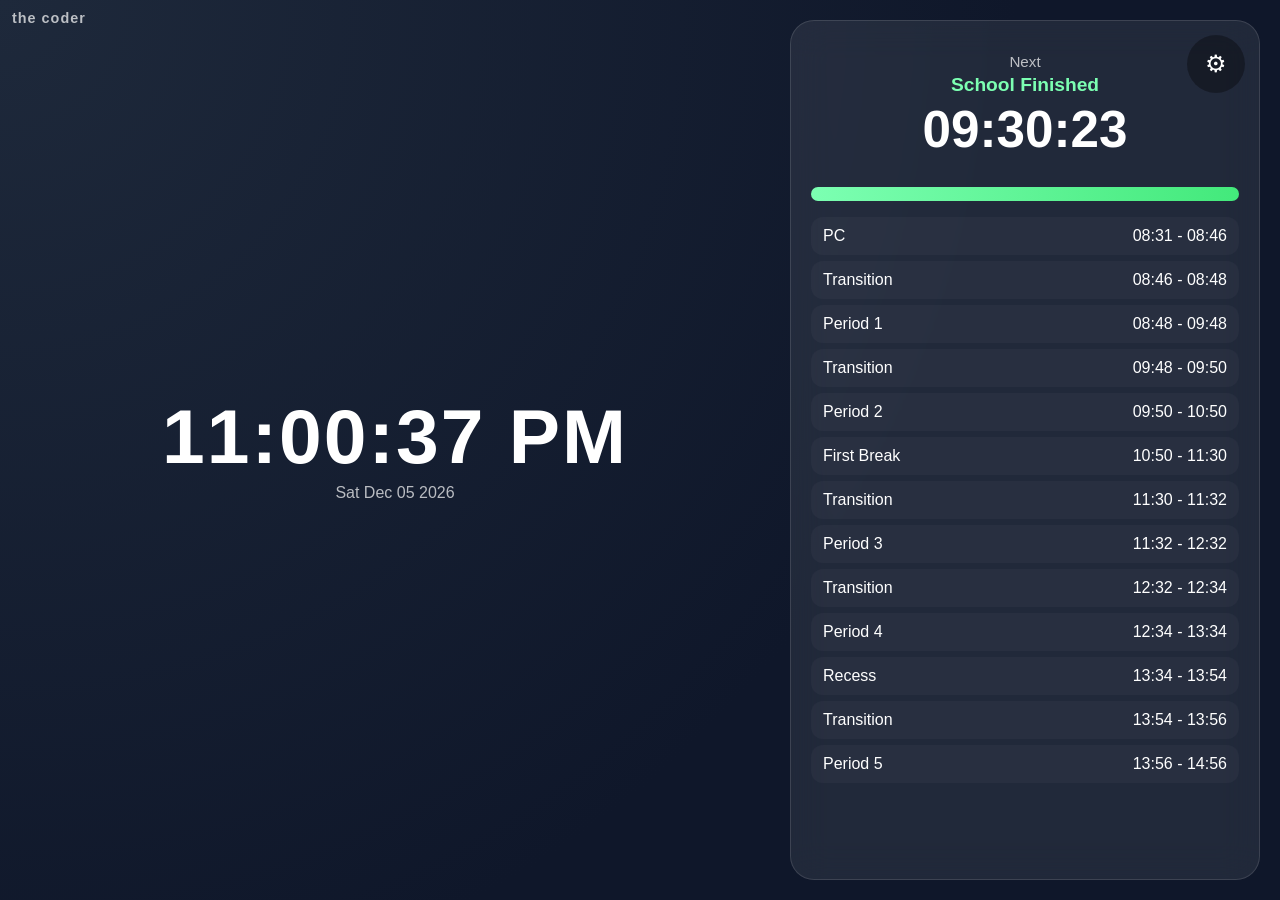
==== index.html @ 4022f893 "Add files via upload" ====
<!doctype html>
<html lang="en">
<head>
<meta charset="UTF-8">
<meta name="viewport" content="width=device-width,initial-scale=1">
<title>School Clock</title>

<link rel="stylesheet" href="themes.css">

<style>

*{
margin:0;
padding:0;
box-sizing:border-box
}

:root{
--accent:#7cffb2;
--bg1:#1e293b;
--bg2:#0f172a;
--panel:#ffffff14;
--border:#ffffff1f;
--text:#fff;
--item:#ffffff08;
--menu:#0f172af5
}

body{
font-family:Arial,sans-serif;
background:
radial-gradient(circle at top left,var(--bg1),var(--bg2) 65%);
color:var(--text);
overflow:hidden;
height:100vh
}

#app{
width:100%;
height:100%;
display:flex;
gap:20px;
padding:20px
}

#clockWrap{
flex:1;
display:flex;
align-items:center;
justify-content:center;
position:relative;
overflow:hidden;
min-width:0
}

#matrixCanvas{
position:absolute;
inset:0;
width:100%;
height:100%;
pointer-events:none;
opacity:0;
z-index:0
}

.theme-hacker #matrixCanvas{
opacity:.18
}

#centerClock{
display:flex;
flex-direction:column;
align-items:center;
justify-content:center;
z-index:2;
max-width:100%
}

#clock{
font-size:clamp(2.5rem,6vw,7rem);
font-weight:900;
letter-spacing:2px;
line-height:1;
white-space:nowrap;
text-align:center
}

#date{
margin-top:10px;
opacity:.7;
font-size:1rem;
text-align:center
}

#side{
width:min(470px,40vw);
height:100%;
background:var(--panel);
border:1px solid var(--border);
border-radius:24px;
backdrop-filter:blur(18px);
padding:20px;
display:flex;
flex-direction:column;
overflow:hidden;
position:relative
}

#menuBtn{
position:absolute;
top:14px;
right:14px;
width:58px;
height:58px;
font-size:1.5rem;
border:none;
border-radius:50%;
background:#0005;
color:#fff;
cursor:pointer;
z-index:5000
}

#menu{
position:absolute;
top:82px;
right:14px;
width:290px;
display:none;
flex-direction:column;
gap:8px;
padding:12px;
border-radius:18px;
background:var(--menu);
border:1px solid var(--border);
z-index:6000;
max-height:80vh;
overflow:auto
}

#menu.show{
display:flex
}

.menuButton{
border:none;
padding:14px;
border-radius:12px;
background:var(--item);
color:var(--text);
cursor:pointer;
font-weight:700;
text-align:left;
font-size:1rem
}

#appearancePanel{
display:none;
flex-direction:column;
gap:8px;
padding-top:8px;
border-top:1px solid var(--border)
}

#appearancePanel.showAppear{
display:flex
}

#infoArea{
display:flex;
flex-direction:column;
align-items:center;
justify-content:center;
gap:4px;
min-height:130px
}

#title{
opacity:.7;
font-size:.95rem
}

#next{
font-size:1.2rem;
font-weight:900;
color:var(--accent);
text-align:center
}

#countdown{
font-size:clamp(1.5rem,4vw,4rem);
font-weight:900;
text-align:center
}

#progressWrap{
height:14px;
border-radius:999px;
overflow:hidden;
background:var(--item);
margin:16px 0;
flex-shrink:0
}

#progressBar{
height:100%;
width:0%;
background:
linear-gradient(
90deg,
#7cffb2,
#43e97b
);
transition:.4s
}

#list{
flex:1;
overflow-y:auto;
display:flex;
flex-direction:column;
gap:6px
}

.item{
display:flex;
justify-content:space-between;
padding:10px 12px;
border-radius:12px;
background:var(--item)
}

.active{
background:#7cffb224;
color:var(--accent);
font-weight:800
}

@media(max-width:1100px){

body{
overflow:auto
}

#app{
flex-direction:column;
padding:10px;
gap:10px;
height:auto;
min-height:100vh
}

#side{
width:100%
}

#clock{
font-size:clamp(2rem,9vw,4rem)
}

#countdown{
font-size:clamp(1.4rem,8vw,3rem)
}

}

</style>
</head>

<body>

<div id="app">

<div id="clockWrap">

<canvas id="matrixCanvas"></canvas>

<div id="centerClock">

<div id="clock"></div>

<div id="date"></div>

</div>

</div>

<div id="side">

<button id="menuBtn">⚙</button>

<div id="menu">

<button class="menuButton"
onclick="toggleAppearancePanel()">
Appearances
</button>

<div id="appearancePanel">

<button class="menuButton" onclick="setAppearance('default-dark')">Default Dark</button>
<button class="menuButton" onclick="setAppearance('default-light')">Default Light</button>
<button class="menuButton" onclick="setAppearance('sunset-dark')">Sunset</button>
<button class="menuButton" onclick="setAppearance('moon-dark')">Moon</button>
<button class="menuButton" onclick="setAppearance('void-dark')">Void</button>
<button class="menuButton" onclick="setAppearance('admin-dark')">Admin</button>
<button class="menuButton" onclick="setAppearance('hacker-dark')">Hacker</button>

</div>

<button class="menuButton" onclick="toggle24Hour()">
Toggle 24 Hour
</button>

<button class="menuButton" onclick="changeOffset()">
Clock Offset
</button>

<button class="menuButton" onclick="editSchedule()">
Schedule Editor
</button>

<button class="menuButton" onclick="importSchedule()">
Import Schedule
</button>

<button class="menuButton" onclick="exportSchedule()">
Export Schedule
</button>

<button class="menuButton" onclick="resetDefaultSchedule()">
Reset Default Schedule
</button>

</div>

<div id="infoArea">

<div id="title"></div>
<div id="next"></div>
<div id="countdown"></div>

</div>

<div id="progressWrap">
<div id="progressBar"></div>
</div>

<div id="list"></div>

</div>

</div>

<input type="file" id="fileInput" hidden>

<script src="matrix.js"></script>
<script src="clock-core-main.js"></script>
<script src="clock-core-ui.js"></script>
<script src="clock-core-themes.js"></script>

</body>
</html>
---- themes.css ----
/* =========================
GLOBAL
========================= */

body{
transition:
background .35s,
color .35s;
}

/* =========================
DEFAULT LIGHT
========================= */

body.light{
--accent:#2563eb;
background:
linear-gradient(
135deg,
#f4f7fb,
#dbeafe
);
color:#111827;
}

/* =========================
SUNSET
========================= */

.theme-sunset{
--accent:#ffb347;

background:
linear-gradient(
135deg,
#ff6b6b,
#feca57,
#5f27cd
);

background-size:300% 300%;

animation:
sunsetMove 18s ease infinite;

color:white;
}

@keyframes sunsetMove{

0%{
background-position:0% 50%;
}

50%{
background-position:100% 50%;
}

100%{
background-position:0% 50%;
}

}

/* =========================
MOON
========================= */

.theme-moon{
--accent:#bcd4ff;

background:
linear-gradient(
180deg,
#0f172a,
#111827,
#1e293b
);

color:white;
}

/* =========================
VOID
========================= */

.theme-void{
--accent:#b026ff;

background:
radial-gradient(
circle at center,
#1a0228,
#05010a 70%
);

color:white;

position:relative;
overflow:hidden;
}

/* BLACK HOLE */

.theme-void::before{
content:"";

position:fixed;

left:50%;
top:50%;

width:700px;
height:700px;

transform:
translate(-50%,-50%);

border-radius:50%;

background:
radial-gradient(
circle,
#000 0%,
#000 18%,
#7e22ce55 24%,
transparent 34%
);

animation:
voidSpin 18s linear infinite;

z-index:-10;

pointer-events:none;

opacity:.9;
}

@keyframes voidSpin{

from{
transform:
translate(-50%,-50%)
rotate(0deg)
}

to{
transform:
translate(-50%,-50%)
rotate(360deg)
}

}

/* =========================
HACKER
========================= */

.theme-hacker{
--accent:#00ff88;

background:black;

color:#00ff88;
}

/* MATRIX LAYER */

.theme-hacker #matrixCanvas{
opacity:.22 !important;
}

/* glowing hacker clock */

.theme-hacker #clock{
text-shadow:
0 0 6px #00ff88,
0 0 18px #00ff88,
0 0 42px #00ff88;
}

/* =========================
ADMIN
========================= */

.theme-admin{
--accent:#4db8ff;

background:
radial-gradient(
circle at center,
#07111f 0%,
#02060d 70%
);

color:#dff4ff;

position:relative;
overflow:hidden;
}

/* glowing blue swirl */

.theme-admin::before{
content:"";

position:fixed;
left:50%;
top:50%;

width:1600px;
height:1600px;

transform:
translate(-50%,-50%);

border-radius:50%;

background:
conic-gradient(
from 0deg,
transparent,
#38bdf822,
transparent,
#60a5fa33,
transparent,
#0ea5e922,
transparent
);

animation:
adminSwirl 18s linear infinite;

filter:
blur(10px);

opacity:.9;

pointer-events:none;

z-index:-11;
}

/* moving rings */

.theme-admin::after{
content:"";

position:fixed;
inset:-30%;

background:
repeating-radial-gradient(
circle at center,
transparent 0px,
transparent 24px,
#38bdf80f 26px,
transparent 30px
);

animation:
adminPulse 8s ease-in-out infinite;

pointer-events:none;

z-index:-10;

opacity:.5;
}

@keyframes adminSwirl{

from{
transform:
translate(-50%,-50%)
rotate(0deg)
scale(1);
}

50%{
transform:
translate(-50%,-50%)
rotate(180deg)
scale(1.08);
}

to{
transform:
translate(-50%,-50%)
rotate(360deg)
scale(1);
}

}

@keyframes adminPulse{

0%,100%{
transform:scale(1);
opacity:.3;
}

50%{
transform:scale(1.08);
opacity:.7;
}

}

/* glowing admin clock */

.theme-admin #clock{
color:#7dd3fc;

text-shadow:
0 0 8px #38bdf8,
0 0 20px #38bdf8,
0 0 40px #0ea5e9,
0 0 80px #0284c7;
}

/* =========================
CODER LABEL
========================= */

#coderTag{
position:fixed;
top:10px;
left:12px;
font-size:.9rem;
opacity:.7;
pointer-events:none;
z-index:99999;
font-weight:700;
letter-spacing:1px;
}
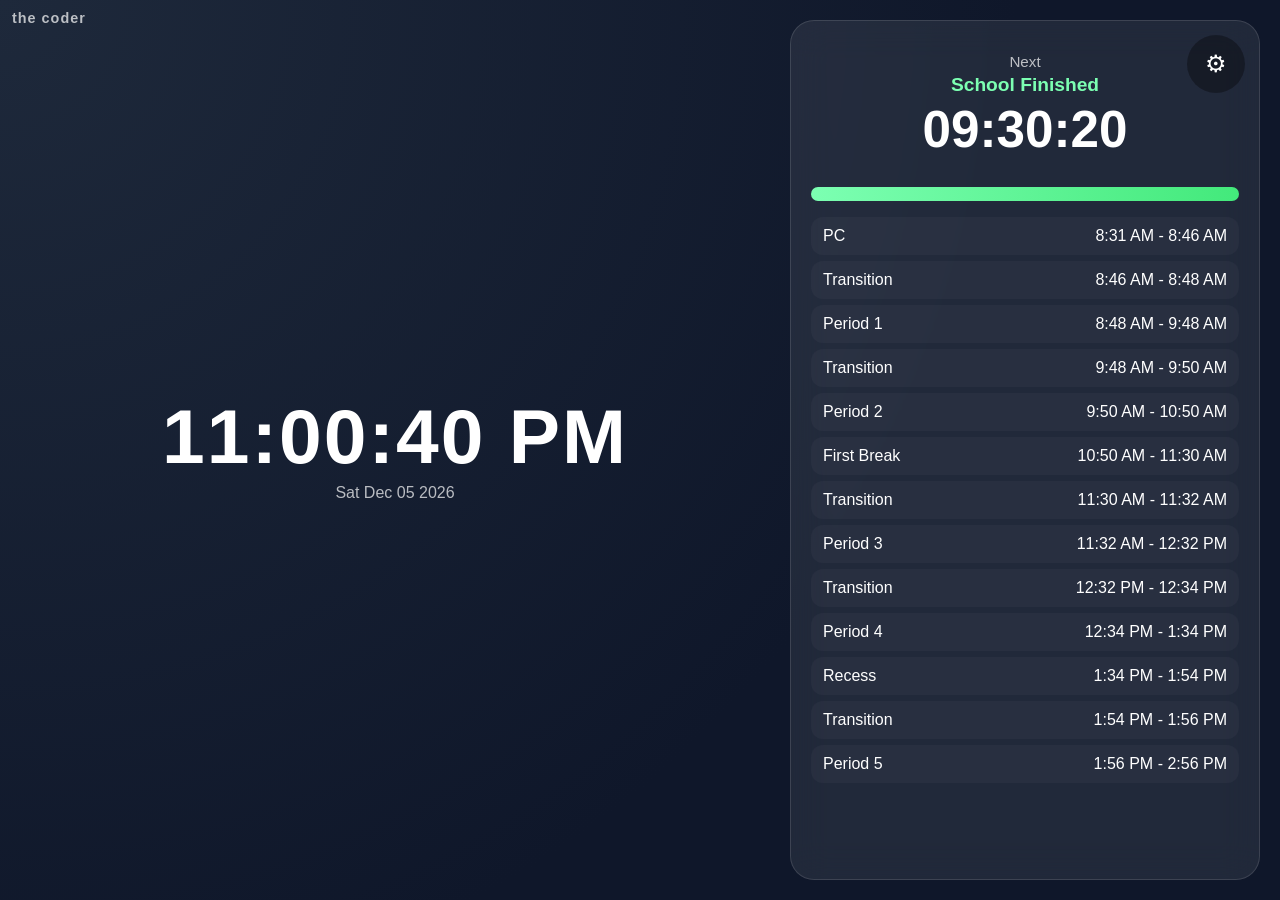
==== commit 2a245d76: "Add files via upload" ====
--- a/index.html
+++ b/index.html
@@ -1,14 +1,13 @@
-<!doctype html>
+<!doctype html> 
 <html lang="en">
 <head>
-<meta charset="UTF-8">
-<meta name="viewport" content="width=device-width,initial-scale=1">
+<meta charset="UTF-8" />
+<meta name="viewport" content="width=device-width,initial-scale=1" />
 <title>School Clock</title>
 
-<link rel="stylesheet" href="themes.css">
+<link rel="stylesheet" href="themes.css" />
 
 <style>
-
 *{
 margin:0;
 padding:0;
@@ -237,11 +236,9 @@
 }
 
 @media(max-width:1100px){
-
 body{
 overflow:auto
 }
-
 #app{
 flex-direction:column;
 padding:10px;
@@ -249,21 +246,16 @@
 height:auto;
 min-height:100vh
 }
-
 #side{
 width:100%
 }
-
 #clock{
 font-size:clamp(2rem,9vw,4rem)
 }
-
 #countdown{
 font-size:clamp(1.4rem,8vw,3rem)
 }
-
-}
-
+}
 </style>
 </head>
 
@@ -296,8 +288,12 @@
 Appearances
 </button>
 
+<!-- New Button for Notes/Changes -->
+<button class="menuButton" onclick="toggleNotes()">Notes / Changes</button>
+
 <div id="appearancePanel">
 
+<!-- Theme buttons -->
 <button class="menuButton" onclick="setAppearance('default-dark')">Default Dark</button>
 <button class="menuButton" onclick="setAppearance('default-light')">Default Light</button>
 <button class="menuButton" onclick="setAppearance('sunset-dark')">Sunset</button>
@@ -306,6 +302,27 @@
 <button class="menuButton" onclick="setAppearance('admin-dark')">Admin</button>
 <button class="menuButton" onclick="setAppearance('hacker-dark')">Hacker</button>
 
+<!-- Dev Note -->
+<div style="margin-top:10px; font-style:italic; color:#ccc;">
+  <strong>Dev Note:</strong> guys i give up, this is my passion project but yall are trying to hack it so im giving up and removing some features, have it your way
+</div>
+
+</div>
+
+<!-- Notes/Changes Modal -->
+<div id="notesModal" style="display:none; position:fixed; inset:0; background:#0008; align-items:center; justify-content:center; z-index:10000;">
+  <div style="background:#fff; padding:20px; border-radius:10px; max-width:600px; max-height:80vh; overflow:auto; color:#000;">
+    <h2 style="margin-bottom:12px;">Notes & Changes</h2>
+    <h3>Changes</h3>
+    <ul>
+      <li>v10 is out</li>
+      <li>Changes are: Added pm/am for schedule, everything is now free</li>
+    </ul>
+    <h3>Notes</h3>
+    <p>This is a website made as a resource for students, I apologies to teachers/schools that have to deal with people not paying attention in class instead of doing work.</p>
+    <p>To the annoying guys who keep trying to hack this I gave up and everything is here now.</p>
+    <button onclick="toggleNotes()">Close</button>
+  </div>
 </div>
 
 <button class="menuButton" onclick="toggle24Hour()">
@@ -352,12 +369,88 @@
 
 </div>
 
-<input type="file" id="fileInput" hidden>
+<!-- Moon overlay canvas -->
+<canvas id="moonCanvas" style="display:none; position:fixed; inset:0; pointer-events:none; z-index:-1;"></canvas>
+
+<input type="file" id="fileInput" hidden />
 
 <script src="matrix.js"></script>
 <script src="clock-core-main.js"></script>
 <script src="clock-core-ui.js"></script>
 <script src="clock-core-themes.js"></script>
 
-</body>
-</html>+<!-- Toggle notes and moon drawing -->
+<script>
+function toggleNotes() {
+  const modal = document.getElementById('notesModal');
+  if (modal.style.display === 'none' || !modal.style.display) {
+    modal.style.display = 'flex';
+  } else {
+    modal.style.display = 'none';
+  }
+}
+</script>
+
+<!-- Moon drawing logic -->
+<script>
+const moonCanvas = document.getElementById('moonCanvas');
+const moonCtx = moonCanvas ? moonCanvas.getContext('2d') : null;
+
+function resizeMoonCanvas() {
+  if (moonCanvas) {
+    moonCanvas.width = window.innerWidth;
+    moonCanvas.height = window.innerHeight;
+  }
+}
+
+function drawMoon() {
+  if (!moonCtx || !moonCanvas) return;
+  moonCtx.clearRect(0, 0, moonCanvas.width, moonCanvas.height);
+  const w = moonCanvas.width;
+  const h = moonCanvas.height;
+  const moonX = w * 0.8; // right side
+  const moonY = h * 0.2; // top
+  const radius = Math.min(w, h) * 0.1;
+
+  // Draw full circle (moon)
+  moonCtx.fillStyle = '#f0e68c'; // moon color
+  moonCtx.beginPath();
+  moonCtx.arc(moonX, moonY, radius, 0, Math.PI * 2);
+  moonCtx.fill();
+
+  // Overlay to create crescent shape
+  moonCtx.globalCompositeOperation = 'destination-out';
+  moonCtx.beginPath();
+  moonCtx.arc(moonX + radius * 0.3, moonY, radius * 0.8, 0, Math.PI * 2);
+  moonCtx.fill();
+
+  moonCtx.globalCompositeOperation = 'source-over';
+}
+
+// Override applyTheme to include moon drawing
+const originalApplyTheme = applyTheme;
+function applyTheme() {
+  originalApplyTheme();
+  const theme = localStorage.getItem(TH);
+  handleThemeChange(theme);
+}
+
+function handleThemeChange(themeName) {
+  if (!moonCanvas || !moonCtx) return;
+  if (themeName === 'moon-dark') {
+    moonCanvas.style.display = 'block';
+    resizeMoonCanvas();
+    drawMoon();
+  } else {
+    moonCanvas.style.display = 'none';
+  }
+}
+
+window.addEventListener('resize', () => {
+  const theme = localStorage.getItem(TH);
+  if (theme === 'moon-dark') {
+    resizeMoonCanvas();
+    drawMoon();
+  }
+});
+</script>
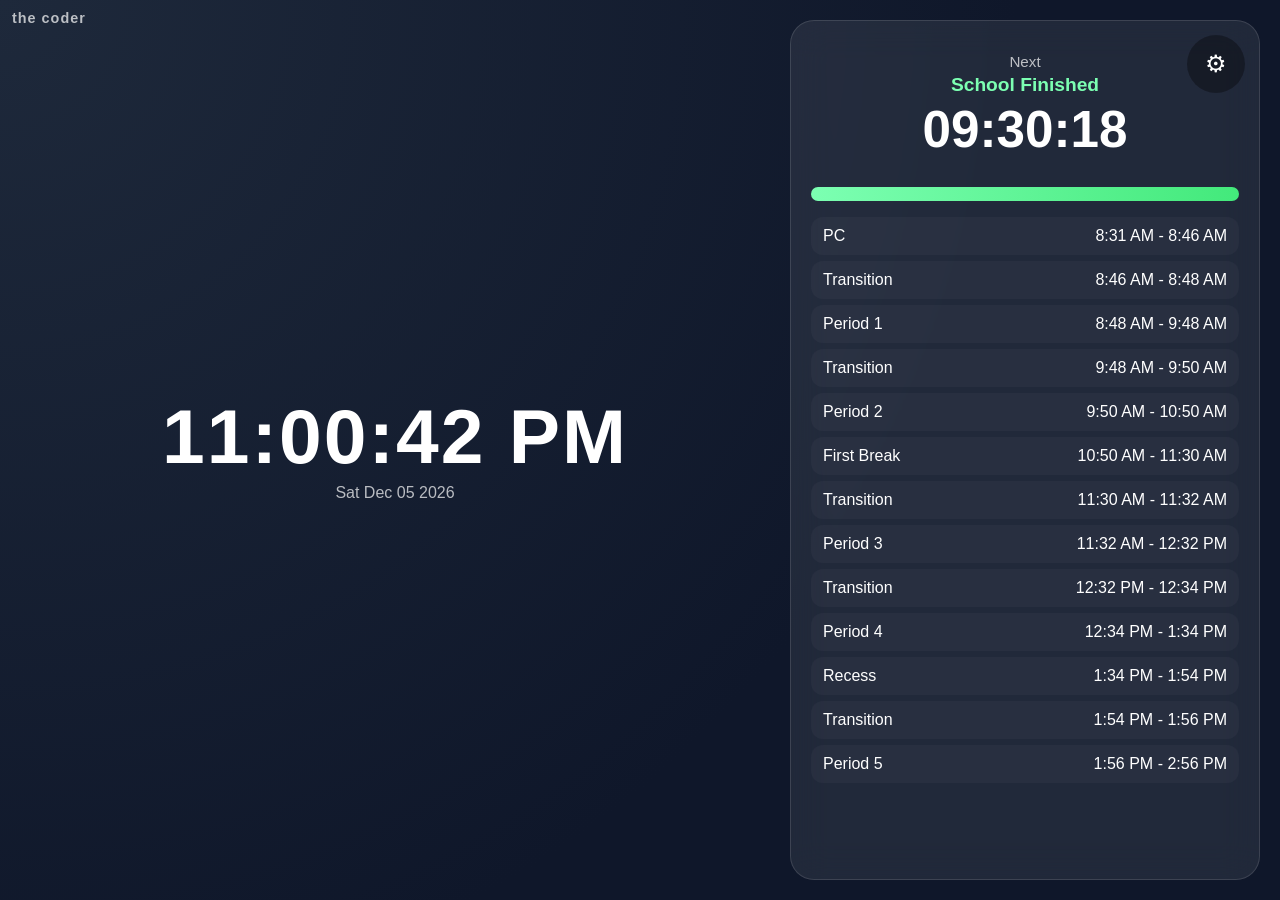
==== commit 45296681: "Add files via upload" ====
--- a/index.html
+++ b/index.html
@@ -319,8 +319,12 @@
       <li>Changes are: Added pm/am for schedule, everything is now free</li>
     </ul>
     <h3>Notes</h3>
-    <p>This is a website made as a resource for students, I apologies to teachers/schools that have to deal with people not paying attention in class instead of doing work.</p>
-    <p>To the annoying guys who keep trying to hack this I gave up and everything is here now.</p>
+    <ul>
+    <li>This is a website made as a resource for students, I apologies to teachers/schools that have to deal with people not paying attention in class instead of doing work.</li>
+    <li>To the annoying guys who keep trying to hack this I gave up and everything is here now.</li>
+    <li>Check out my other websites, when i make them i will put them here</li>
+    <li><a href="https://arwining.github.io/Device-searcher/">device searcher</a></li>
+    </ul>
     <button onclick="toggleNotes()">Close</button>
   </div>
 </div>
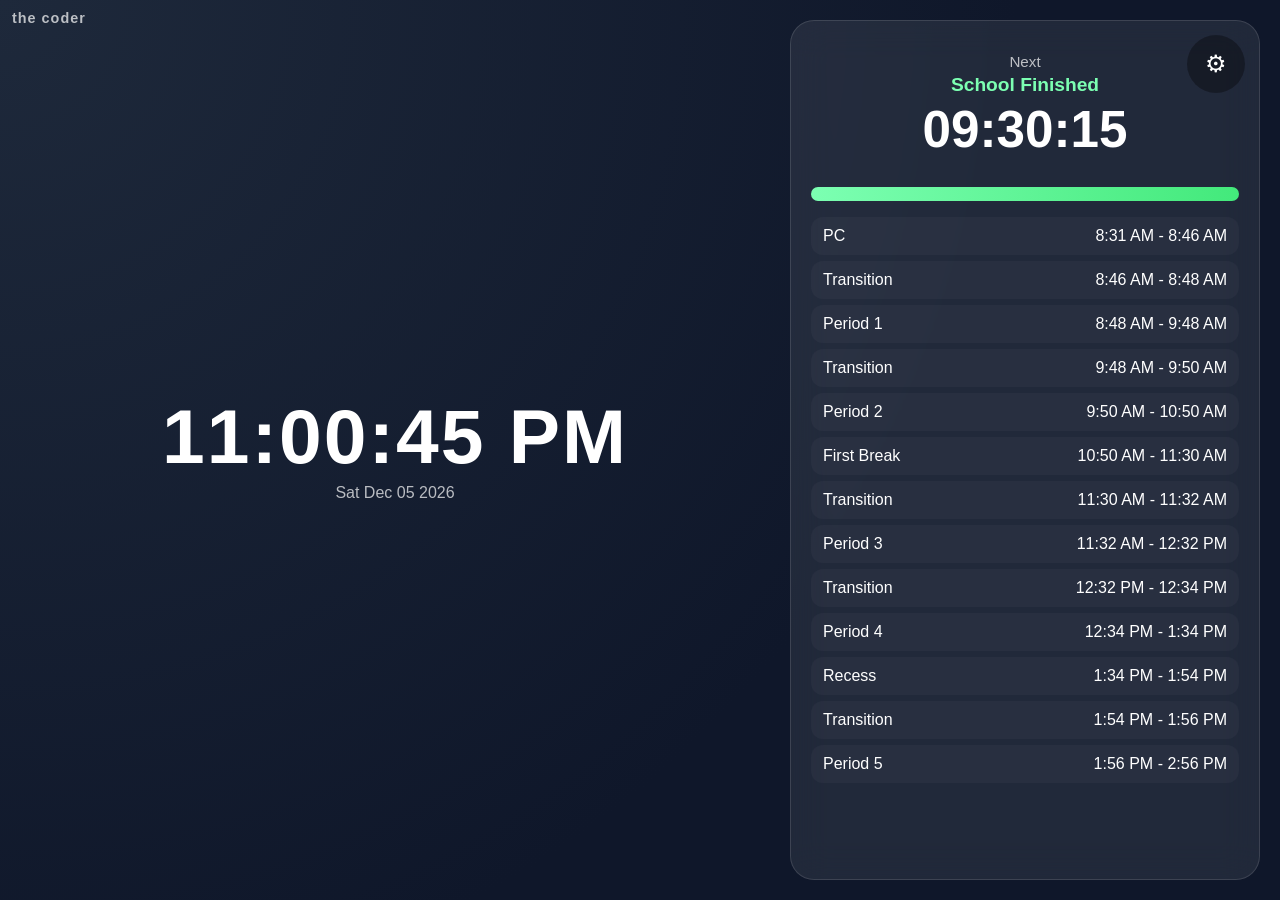
==== commit 836d9c4e: "Add files via upload" ====
--- a/index.html
+++ b/index.html
@@ -322,8 +322,7 @@
     <ul>
     <li>This is a website made as a resource for students, I apologies to teachers/schools that have to deal with people not paying attention in class instead of doing work.</li>
     <li>To the annoying guys who keep trying to hack this I gave up and everything is here now.</li>
-    <li>Check out my other websites, when i make them i will put them here</li>
-    <li><a href="https://arwining.github.io/Device-searcher/">device searcher</a></li>
+    <li>Check out my other websites, when i make them i will put them here-  <a href="https://arwining.github.io/Learning-tool-hub/">learning tools hub</a></li>
     </ul>
     <button onclick="toggleNotes()">Close</button>
   </div>
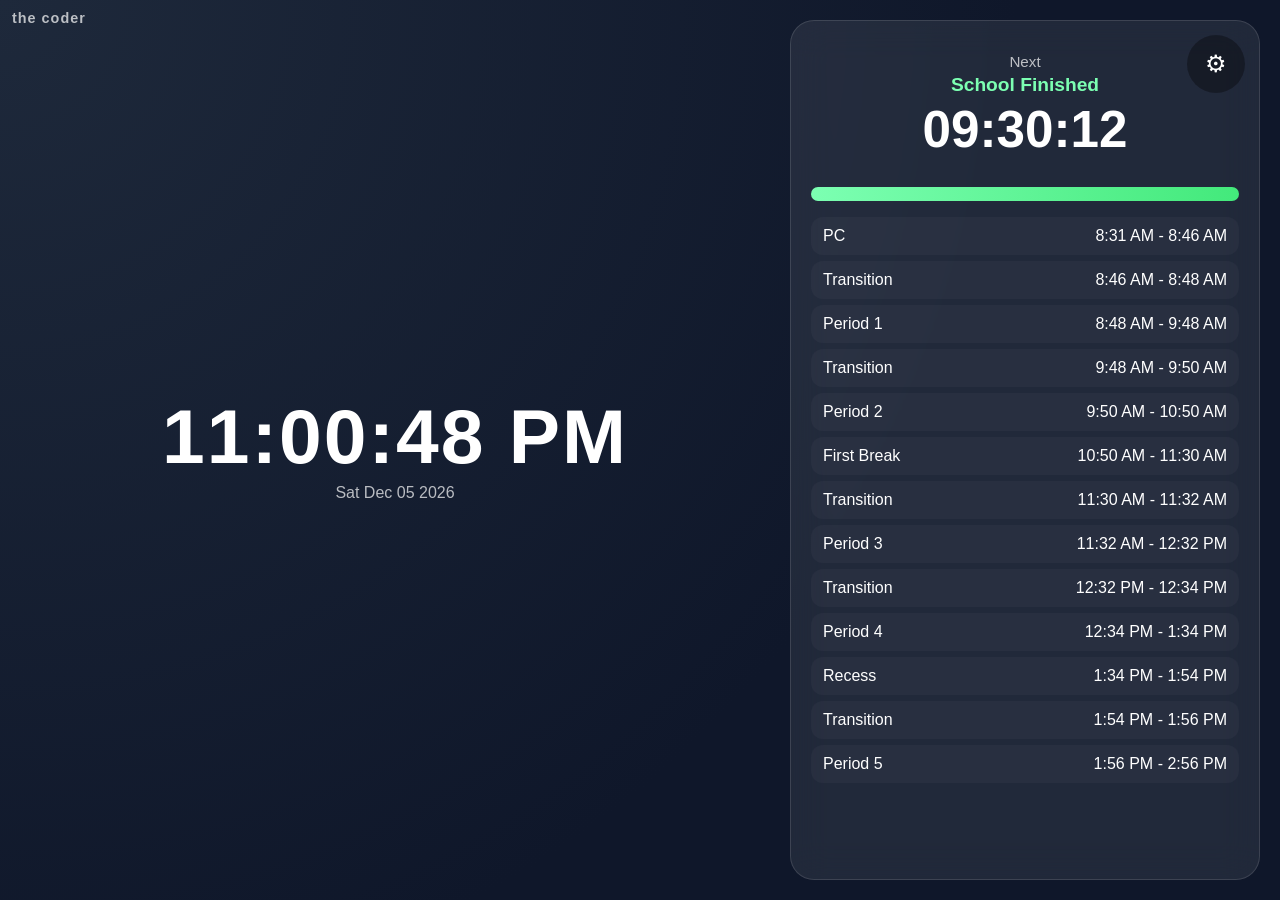
==== commit 81bd3cf5: "Add files via upload" ====
--- a/index.html
+++ b/index.html
@@ -301,11 +301,6 @@
 <button class="menuButton" onclick="setAppearance('void-dark')">Void</button>
 <button class="menuButton" onclick="setAppearance('admin-dark')">Admin</button>
 <button class="menuButton" onclick="setAppearance('hacker-dark')">Hacker</button>
-
-<!-- Dev Note -->
-<div style="margin-top:10px; font-style:italic; color:#ccc;">
-  <strong>Dev Note:</strong> guys i give up, this is my passion project but yall are trying to hack it so im giving up and removing some features, have it your way
-</div>
 
 </div>
 
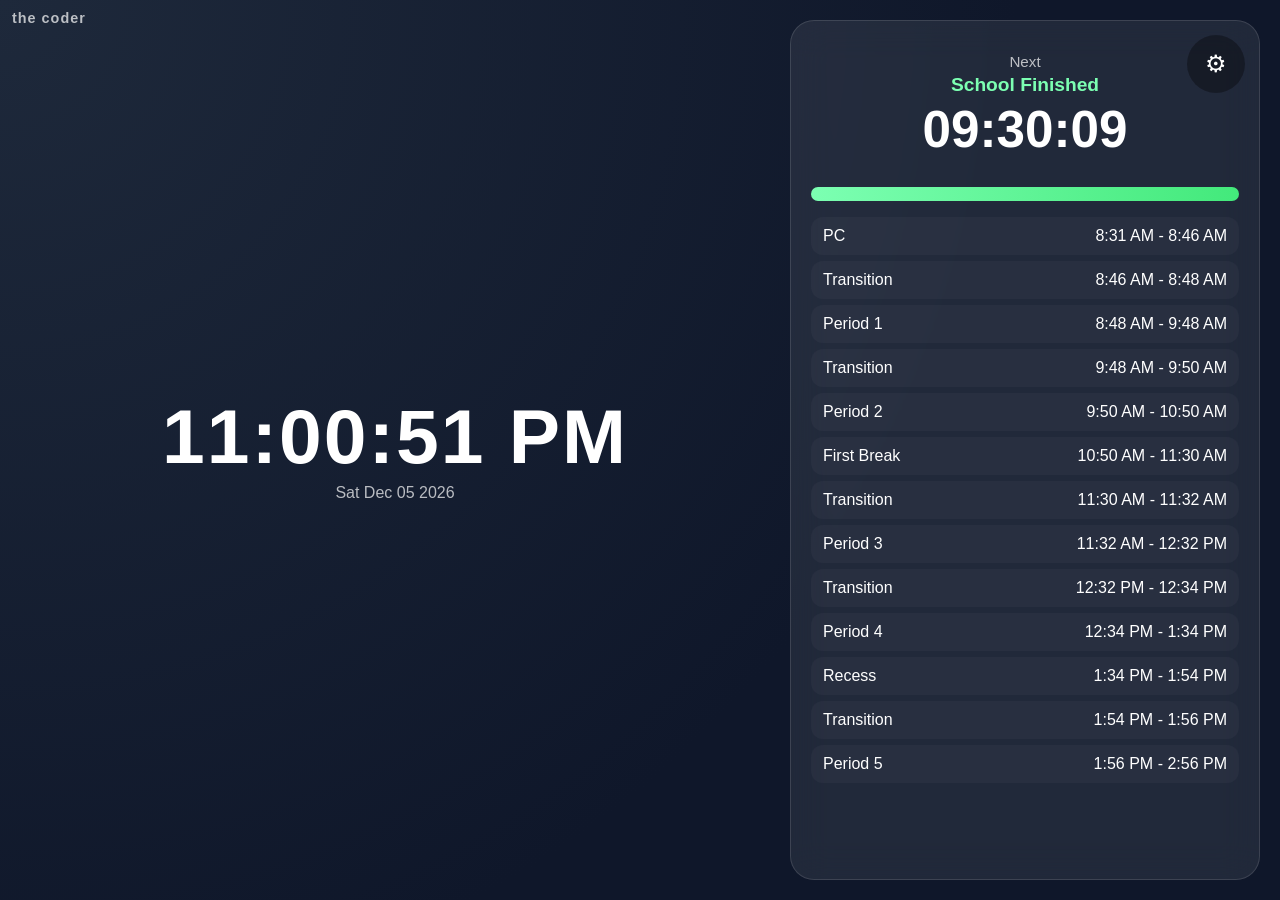
==== commit b87221ef: "Update index.html" ====
--- a/index.html
+++ b/index.html
@@ -317,7 +317,7 @@
     <ul>
     <li>This is a website made as a resource for students, I apologies to teachers/schools that have to deal with people not paying attention in class instead of doing work.</li>
     <li>To the annoying guys who keep trying to hack this I gave up and everything is here now.</li>
-    <li>Check out my other websites, when i make them i will put them here-  <a href="https://arwining.github.io/Learning-tool-hub/">learning tools hub</a></li>
+    <li>Check out my other websites, when i make them i will put them here-  <a href="https://arwining.github.io/Learning-tool-hub/">Hub</a></li>
     </ul>
     <button onclick="toggleNotes()">Close</button>
   </div>
@@ -451,4 +451,4 @@
     drawMoon();
   }
 });
-</script>+</script>
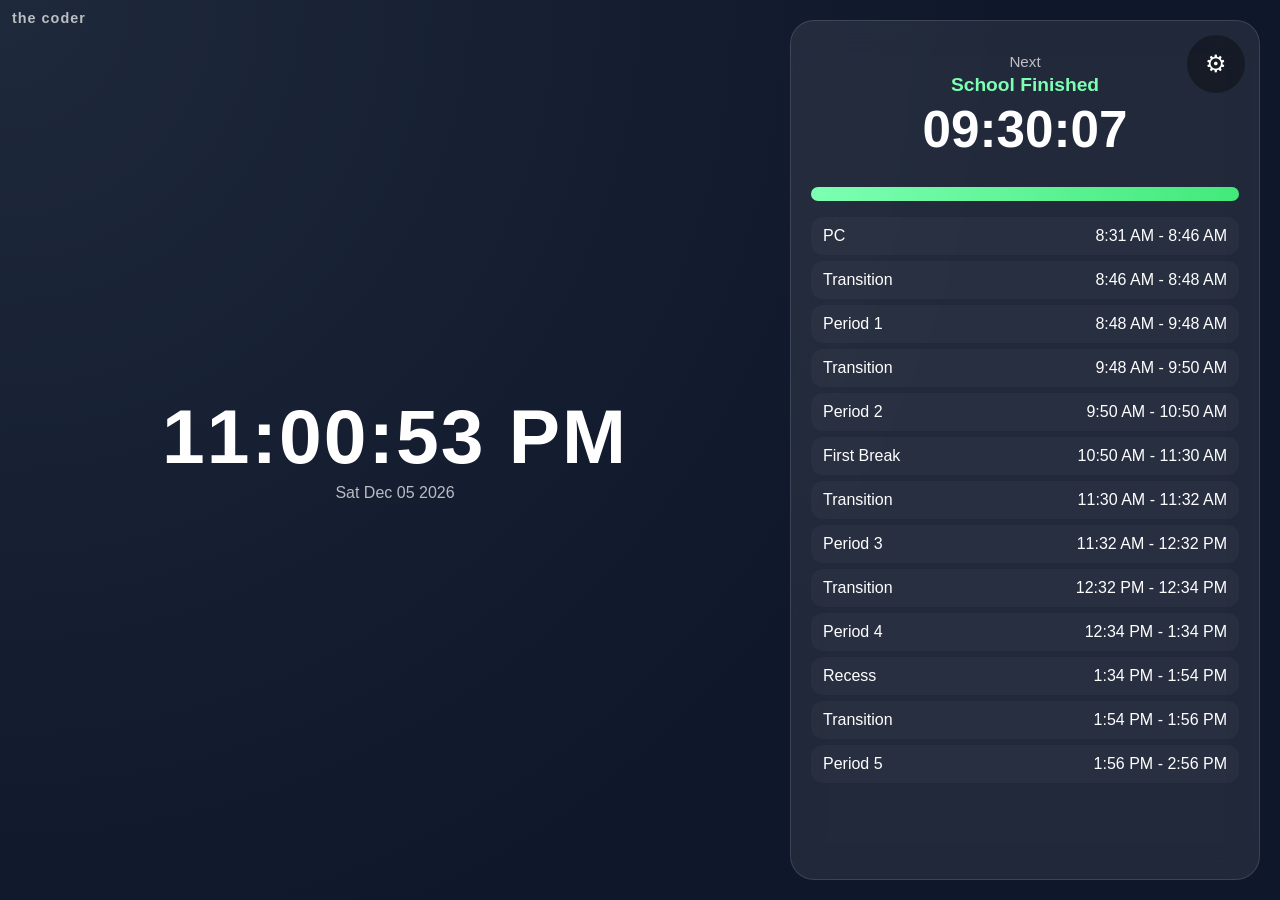
==== commit 8dde9b5e: "Update index.html" ====
--- a/index.html
+++ b/index.html
@@ -315,8 +315,8 @@
     </ul>
     <h3>Notes</h3>
     <ul>
+    <li>Update coming soon guys</li>
     <li>This is a website made as a resource for students, I apologies to teachers/schools that have to deal with people not paying attention in class instead of doing work.</li>
-    <li>To the annoying guys who keep trying to hack this I gave up and everything is here now.</li>
     <li>Check out my other websites, when i make them i will put them here-  <a href="https://arwining.github.io/Learning-tool-hub/">Hub</a></li>
     </ul>
     <button onclick="toggleNotes()">Close</button>
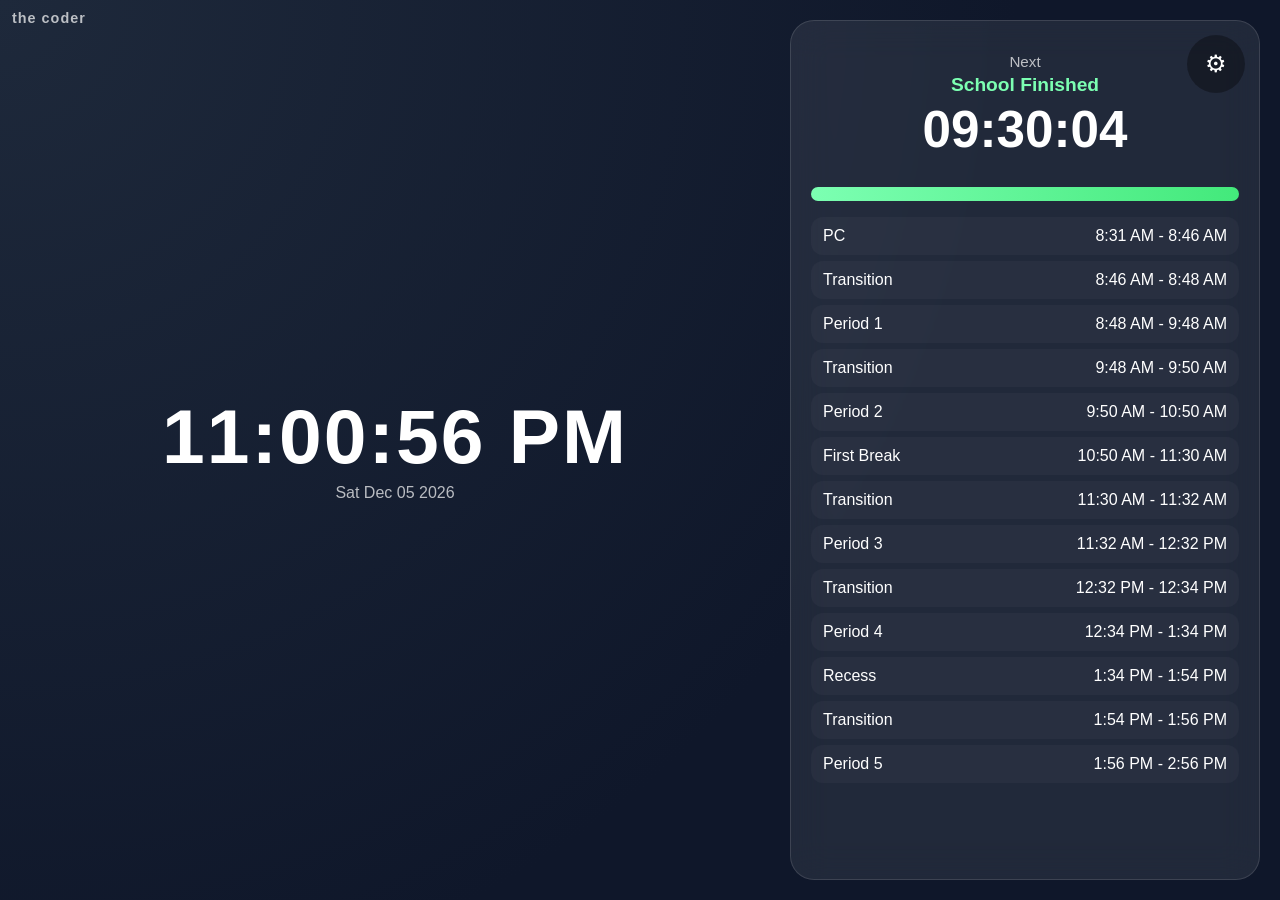
==== commit 3c2c208e: "Add Notes/Changes button and update modal Added a button for Notes/Changes and updated modal content" ====
--- a/index.html
+++ b/index.html
@@ -315,7 +315,7 @@
     </ul>
     <h3>Notes</h3>
     <ul>
-    <li>Update coming soon guys</li>
+    <li>Update coming is NOT soon guys</li>
     <li>This is a website made as a resource for students, I apologies to teachers/schools that have to deal with people not paying attention in class instead of doing work.</li>
     <li>Check out my other websites, when i make them i will put them here-  <a href="https://arwining.github.io/Learning-tool-hub/">Hub</a></li>
     </ul>
